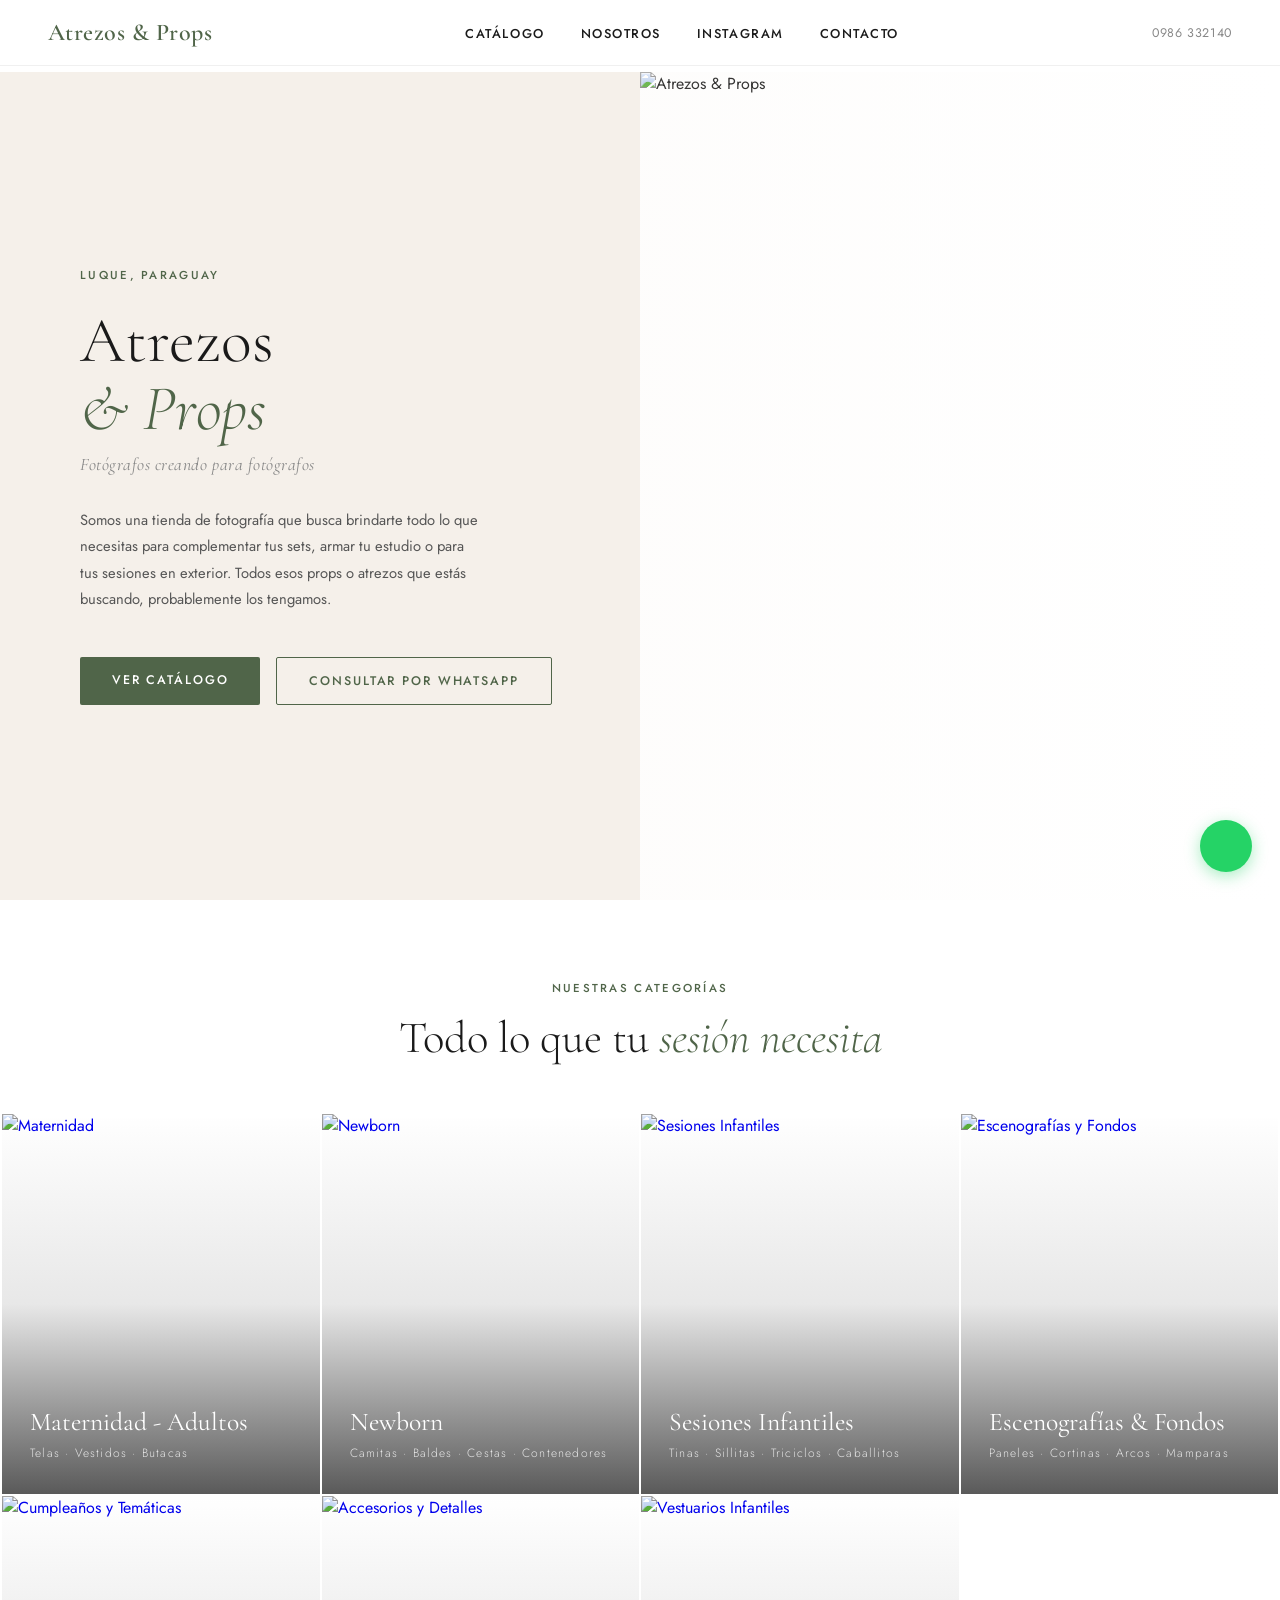
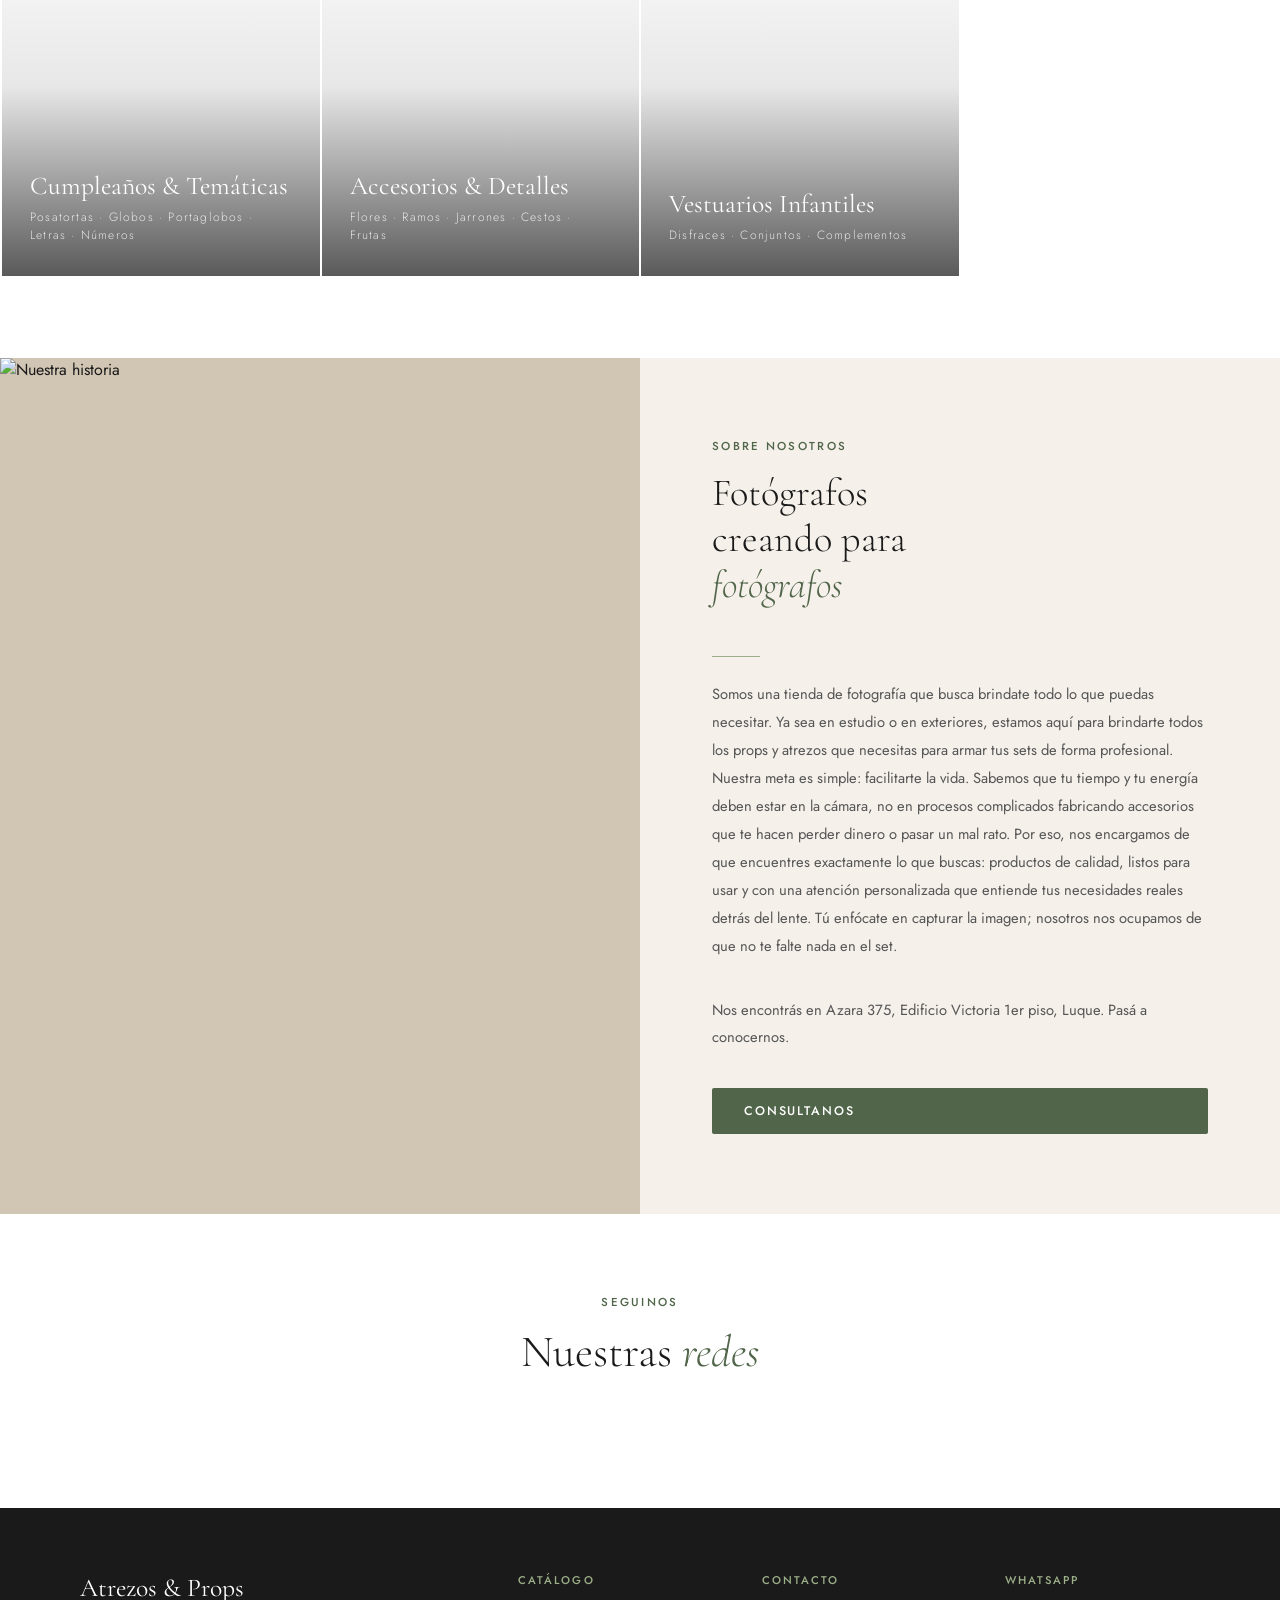
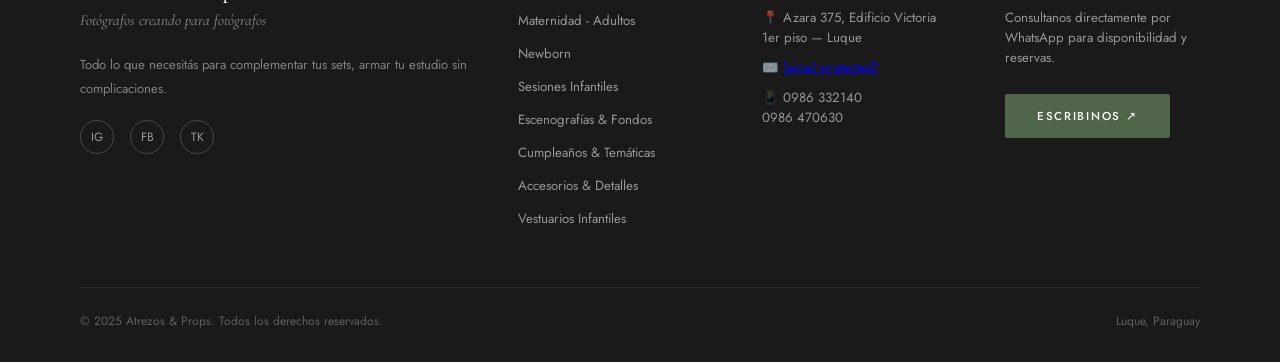
==== index.html @ 3be0f9f1 "Add files via upload" ====
<!DOCTYPE html>
<html lang="es">
<head>
    <meta charset="UTF-8">
    <meta name="viewport" content="width=device-width, initial-scale=1.0">
    <title>Atrezos & Props</title>
    <link href="https://fonts.googleapis.com/css2?family=Cormorant+Garamond:ital,wght@0,300;0,400;0,600;1,300;1,400&family=Jost:wght@300;400;500&display=swap" rel="stylesheet">
    <style>
        :root {
            --sage: #9CAF88;
            --arena: #d1c6b4;
            --bosque: #506549;
            --crema: #f5f0ea;
            --negro: #1a1a1a;
            --blanco: #ffffff;
            --alerta: #d9a273;
        }

        * { margin: 0; padding: 0; box-sizing: border-box; }

        body {
            font-family: 'Jost', sans-serif;
            background: var(--blanco);
            color: var(--negro);
            overflow-x: hidden;
        }

        /* NAV */
        nav {
            position: fixed;
            top: 0; left: 0; right: 0;
            z-index: 100;
            display: flex;
            align-items: center;
            justify-content: space-between;
            padding: 18px 48px;
            background: rgba(255,255,255,0.92);
            backdrop-filter: blur(12px);
            border-bottom: 1px solid rgba(0,0,0,0.06);
        }

        .nav-logo {
            font-family: 'Cormorant Garamond', serif;
            font-size: 1.5rem;
            font-weight: 600;
            color: var(--bosque);
            letter-spacing: 0.02em;
            text-decoration: none;
        }

        .nav-links {
            display: flex;
            gap: 36px;
            list-style: none;
        }

        .nav-links a {
            font-size: 0.8rem;
            font-weight: 500;
            letter-spacing: 0.12em;
            text-transform: uppercase;
            color: var(--negro);
            text-decoration: none;
            transition: color 0.2s;
        }

        .nav-links a:hover { color: var(--bosque); }

        .nav-contact {
            font-size: 0.78rem;
            font-weight: 400;
            color: #888;
            letter-spacing: 0.05em;
        }

        /* HERO */
        .hero {
            min-height: 100vh;
            display: grid;
            grid-template-columns: 1fr 1fr;
            padding-top: 72px;
        }

        .hero-text {
            display: flex;
            flex-direction: column;
            justify-content: center;
            padding: 80px 60px 80px 80px;
            background: var(--crema);
        }

        .hero-eyebrow {
            font-size: 0.72rem;
            font-weight: 500;
            letter-spacing: 0.2em;
            text-transform: uppercase;
            color: var(--bosque);
            margin-bottom: 24px;
        }

        .hero-title {
            font-family: 'Cormorant Garamond', serif;
            font-size: clamp(3rem, 5vw, 5.5rem);
            font-weight: 300;
            line-height: 1.05;
            color: var(--negro);
            margin-bottom: 12px;
        }

        .hero-title em {
            font-style: italic;
            color: var(--bosque);
        }

        .hero-slogan {
            font-family: 'Cormorant Garamond', serif;
            font-size: 1.1rem;
            font-style: italic;
            color: #888;
            margin-bottom: 32px;
            letter-spacing: 0.03em;
        }

        .hero-desc {
            font-size: 0.92rem;
            line-height: 1.8;
            color: #555;
            max-width: 400px;
            margin-bottom: 44px;
        }

        .hero-btns {
            display: flex;
            gap: 16px;
            flex-wrap: wrap;
        }

        .btn-primary {
            background: var(--bosque);
            color: white;
            padding: 14px 32px;
            border: none;
            border-radius: 2px;
            font-family: 'Jost', sans-serif;
            font-size: 0.78rem;
            font-weight: 500;
            letter-spacing: 0.15em;
            text-transform: uppercase;
            cursor: pointer;
            text-decoration: none;
            display: inline-block;
            transition: background 0.25s;
        }

        .btn-primary:hover { background: #3a4d34; }

        .btn-outline {
            background: transparent;
            color: var(--bosque);
            padding: 14px 32px;
            border: 1px solid var(--bosque);
            border-radius: 2px;
            font-family: 'Jost', sans-serif;
            font-size: 0.78rem;
            font-weight: 500;
            letter-spacing: 0.15em;
            text-transform: uppercase;
            cursor: pointer;
            text-decoration: none;
            display: inline-block;
            transition: all 0.25s;
        }

        .btn-outline:hover { background: var(--bosque); color: white; }

        .hero-image {
            position: relative;
            overflow: hidden;
        }

        .hero-image img {
            width: 100%;
            height: 100%;
            object-fit: cover;
        }

        .hero-image-overlay {
            position: absolute;
            inset: 0;
            background: linear-gradient(to right, rgba(245,240,234,0.15), transparent);
        }

        /* CATEGORIAS */
        .section-header {
            text-align: center;
            padding: 80px 48px 48px;
        }

        .section-eyebrow {
            font-size: 0.72rem;
            font-weight: 500;
            letter-spacing: 0.2em;
            text-transform: uppercase;
            color: var(--bosque);
            margin-bottom: 16px;
        }

        .section-title {
            font-family: 'Cormorant Garamond', serif;
            font-size: clamp(2rem, 3.5vw, 3rem);
            font-weight: 300;
            color: var(--negro);
            line-height: 1.2;
        }

        .section-title em { font-style: italic; color: var(--bosque); }

        .categorias-grid {
            display: grid;
            grid-template-columns: repeat(auto-fill, minmax(300px, 1fr));
            gap: 2px;
            padding: 0 2px 2px;
        }

        .categoria-card {
            position: relative;
            height: 380px;
            overflow: hidden;
            cursor: pointer;
            text-decoration: none;
            display: block;
        }

        .categoria-card img {
            width: 100%;
            height: 100%;
            object-fit: cover;
            transition: transform 0.6s ease;
        }

        .categoria-card:hover img { transform: scale(1.06); }

        .categoria-overlay {
            position: absolute;
            inset: 0;
            background: linear-gradient(to top, rgba(26,26,26,0.72) 0%, rgba(26,26,26,0.1) 50%, transparent 100%);
            transition: background 0.4s;
        }

        .categoria-card:hover .categoria-overlay {
            background: linear-gradient(to top, rgba(80,101,73,0.82) 0%, rgba(80,101,73,0.2) 60%, transparent 100%);
        }

        .categoria-info {
            position: absolute;
            bottom: 0;
            left: 0;
            right: 0;
            padding: 32px 28px;
            color: white;
        }

        .categoria-nombre {
            font-family: 'Cormorant Garamond', serif;
            font-size: 1.6rem;
            font-weight: 400;
            line-height: 1.2;
            margin-bottom: 6px;
        }

        .categoria-sub {
            font-size: 0.75rem;
            font-weight: 300;
            letter-spacing: 0.1em;
            opacity: 0.8;
        }

        .categoria-arrow {
            position: absolute;
            top: 28px;
            right: 28px;
            width: 36px;
            height: 36px;
            border: 1px solid rgba(255,255,255,0.5);
            border-radius: 50%;
            display: flex;
            align-items: center;
            justify-content: center;
            color: white;
            font-size: 14px;
            opacity: 0;
            transform: translateY(4px);
            transition: all 0.3s;
        }

        .categoria-card:hover .categoria-arrow {
            opacity: 1;
            transform: translateY(0);
        }

        /* HISTORIA */
        .historia {
            display: grid;
            grid-template-columns: 1fr 1fr;
            min-height: 520px;
            margin-top: 80px;
        }

        .historia-image {
            position: relative;
            overflow: hidden;
            background: var(--arena);
        }

        .historia-image img {
            width: 100%;
            height: 100%;
            object-fit: cover;
        }

        .historia-text {
            background: var(--crema);
            padding: 80px 72px;
            display: flex;
            flex-direction: column;
            justify-content: center;
        }

        .historia-text .section-eyebrow { text-align: left; }

        .historia-titulo {
            font-family: 'Cormorant Garamond', serif;
            font-size: clamp(2rem, 3vw, 2.8rem);
            font-weight: 300;
            line-height: 1.2;
            margin-bottom: 24px;
            color: var(--negro);
        }

        .historia-titulo em { font-style: italic; color: var(--bosque); }

        .historia-desc {
            font-size: 0.92rem;
            line-height: 1.9;
            color: #555;
            margin-bottom: 36px;
        }

        /* REDES */
        .redes-section {
            padding: 80px 48px;
            background: var(--blanco);
        }

        .redes-grid {
            display: grid;
            grid-template-columns: repeat(auto-fill, minmax(200px, 1fr));
            gap: 12px;
            margin-top: 48px;
        }

        .red-card {
            aspect-ratio: 1;
            background: var(--crema);
            border-radius: 4px;
            overflow: hidden;
            position: relative;
            cursor: pointer;
        }

        .red-card img {
            width: 100%;
            height: 100%;
            object-fit: cover;
            transition: transform 0.4s;
        }

        .red-card:hover img { transform: scale(1.05); }

        .red-card-overlay {
            position: absolute;
            inset: 0;
            background: rgba(80,101,73,0);
            display: flex;
            align-items: center;
            justify-content: center;
            transition: background 0.3s;
        }

        .red-card:hover .red-card-overlay {
            background: rgba(80,101,73,0.45);
        }

        .red-icon {
            color: white;
            font-size: 1.4rem;
            opacity: 0;
            transition: opacity 0.3s;
        }

        .red-card:hover .red-icon { opacity: 1; }

        /* FOOTER */
        footer {
            background: var(--negro);
            color: white;
            padding: 64px 80px 32px;
        }

        .footer-grid {
            display: grid;
            grid-template-columns: 2fr 1fr 1fr 1fr;
            gap: 48px;
            margin-bottom: 48px;
        }

        .footer-brand-name {
            font-family: 'Cormorant Garamond', serif;
            font-size: 1.6rem;
            font-weight: 400;
            margin-bottom: 8px;
            color: white;
        }

        .footer-slogan {
            font-family: 'Cormorant Garamond', serif;
            font-style: italic;
            font-size: 0.95rem;
            color: rgba(255,255,255,0.5);
            margin-bottom: 24px;
        }

        .footer-desc {
            font-size: 0.82rem;
            line-height: 1.8;
            color: rgba(255,255,255,0.45);
        }

        .footer-col-title {
            font-size: 0.7rem;
            font-weight: 500;
            letter-spacing: 0.18em;
            text-transform: uppercase;
            color: var(--sage);
            margin-bottom: 20px;
        }

        .footer-col ul { list-style: none; }

        .footer-col ul li {
            margin-bottom: 10px;
        }

        .footer-col ul li a {
            font-size: 0.83rem;
            color: rgba(255,255,255,0.55);
            text-decoration: none;
            transition: color 0.2s;
        }

        .footer-col ul li a:hover { color: var(--sage); }

        .footer-contact-item {
            font-size: 0.83rem;
            color: rgba(255,255,255,0.55);
            margin-bottom: 10px;
            line-height: 1.5;
        }

        .footer-redes {
            display: flex;
            gap: 16px;
            margin-top: 20px;
        }

        .footer-red {
            width: 34px;
            height: 34px;
            border: 1px solid rgba(255,255,255,0.2);
            border-radius: 50%;
            display: flex;
            align-items: center;
            justify-content: center;
            color: rgba(255,255,255,0.55);
            text-decoration: none;
            font-size: 0.75rem;
            transition: all 0.2s;
        }

        .footer-red:hover {
            border-color: var(--sage);
            color: var(--sage);
        }

        .footer-bottom {
            border-top: 1px solid rgba(255,255,255,0.08);
            padding-top: 24px;
            display: flex;
            justify-content: space-between;
            align-items: center;
        }

        .footer-copy {
            font-size: 0.75rem;
            color: rgba(255,255,255,0.3);
        }

        /* WHATSAPP FLOAT */
        .wa-float {
            position: fixed;
            bottom: 28px;
            right: 28px;
            width: 52px;
            height: 52px;
            background: #25D366;
            border-radius: 50%;
            display: flex;
            align-items: center;
            justify-content: center;
            text-decoration: none;
            box-shadow: 0 4px 16px rgba(37,211,102,0.4);
            z-index: 200;
            transition: transform 0.2s;
        }

        .wa-float:hover { transform: scale(1.08); }

        .wa-float svg { width: 26px; height: 26px; fill: white; }

        /* DIVIDER */
        .divider {
            width: 48px;
            height: 1px;
            background: var(--sage);
            margin: 24px 0;
        }

        /* RESPONSIVE */
        @media (max-width: 900px) {
            nav { padding: 16px 24px; }
            .nav-links { display: none; }
            .nav-contact { display: none; }
            .hero { grid-template-columns: 1fr; min-height: auto; }
            .hero-text { padding: 60px 32px; }
            .hero-image { height: 400px; }
            .historia { grid-template-columns: 1fr; }
            .historia-image { height: 300px; }
            .historia-text { padding: 48px 32px; }
            .footer-grid { grid-template-columns: 1fr 1fr; }
            footer { padding: 48px 32px 24px; }
            .section-header { padding: 60px 24px 36px; }
            .redes-section { padding: 60px 24px; }
        }

        @media (max-width: 600px) {
            .footer-grid { grid-template-columns: 1fr; }
            .footer-bottom { flex-direction: column; gap: 12px; text-align: center; }
        }
    </style>
</head>
<body>

    <!-- NAV -->
    <nav>
        <a href="index.html" class="nav-logo">Atrezos & Props</a>
        <ul class="nav-links">
            <li><a href="#catalogo">Catálogo</a></li>
            <li><a href="#historia">Nosotros</a></li>
            <li><a href="#redes">Instagram</a></li>
            <li><a href="#contacto">Contacto</a></li>
        </ul>
        <span class="nav-contact">0986 332140</span>
    </nav>

    <!-- HERO -->
    <section class="hero">
        <div class="hero-text">
            <p class="hero-eyebrow">Luque, Paraguay</p>
            <h1 class="hero-title">Atrezos<br><em>&amp; Props</em></h1>
            <p class="hero-slogan">Fotógrafos creando para fotógrafos</p>
            <p class="hero-desc">
                Somos una tienda de fotografía que busca brindarte todo lo que necesitas para complementar tus sets, armar tu estudio o para tus sesiones en exterior. Todos esos props o atrezos que estás buscando, probablemente los tengamos.
            </p>
            <div class="hero-btns">
                <a href="#catalogo" class="btn-primary">Ver catálogo</a>
                <a href="https://wa.me/595986338010" target="_blank" class="btn-outline">Consultar por WhatsApp</a>
            </div>
        </div>
        <div class="hero-image">
            <!-- Reemplazá src con tu imagen de portada -->
            <img src="https://cloud.atrezosprops.space/s/CGI6XK833dALTkH/download" alt="Atrezos & Props">
            <div class="hero-image-overlay"></div>
        </div>
    </section>

    <!-- CATALOGO -->
    <section id="catalogo">
        <div class="section-header">
            <p class="section-eyebrow">Nuestras categorías</p>
            <h2 class="section-title">Todo lo que tu <em>sesión necesita</em></h2>
        </div>

        <div class="categorias-grid">

            <a href="maternidad.html" class="categoria-card">
                <!-- Reemplazá src con imagen representativa de Maternidad -->
                <img src="https://cloud.atrezosprops.space/s/izajS8NJ8yp20kg/download" alt="Maternidad">
                <div class="categoria-overlay"></div>
                <div class="categoria-info">
                    <div class="categoria-nombre">Maternidad - Adultos</div>
                    <div class="categoria-sub">Telas · Vestidos · Butacas</div>
                </div>
                <div class="categoria-arrow">↗</div>
            </a>

            <a href="newborn.html" class="categoria-card">
                <img src="https://cloud.atrezosprops.space/s/WctuWlEC2Q0Sjt3/download" alt="Newborn">
                <div class="categoria-overlay"></div>
                <div class="categoria-info">
                    <div class="categoria-nombre">Newborn</div>
                    <div class="categoria-sub">Camitas · Baldes · Cestas · Contenedores</div>
                </div>
                <div class="categoria-arrow">↗</div>
            </a>

            <a href="infantiles.html" class="categoria-card">
                <img src="https://cloud.atrezosprops.space/s/kuRFx1Jw0PWTdFO/download" alt="Sesiones Infantiles">
                <div class="categoria-overlay"></div>
                <div class="categoria-info">
                    <div class="categoria-nombre">Sesiones Infantiles</div>
                    <div class="categoria-sub">Tinas · Sillitas · Triciclos · Caballitos</div>
                </div>
                <div class="categoria-arrow">↗</div>
            </a>

            <a href="escenografias.html" class="categoria-card">
                <img src="https://cloud.atrezosprops.space/s/WXJpdhGAs8Yjcza/download" alt="Escenografías y Fondos">
                <div class="categoria-overlay"></div>
                <div class="categoria-info">
                    <div class="categoria-nombre">Escenografías &amp; Fondos</div>
                    <div class="categoria-sub">Paneles · Cortinas · Arcos · Mamparas</div>
                </div>
                <div class="categoria-arrow">↗</div>
            </a>

            <a href="cumpleanos.html" class="categoria-card">
                <img src="https://cloud.atrezosprops.space/s/vHqE0nNbJTuziRO/download" alt="Cumpleaños y Temáticas">
                <div class="categoria-overlay"></div>
                <div class="categoria-info"> 
                    <div class="categoria-nombre">Cumpleaños &amp; Temáticas</div>
                    <div class="categoria-sub">Posatortas · Globos · Portaglobos · Letras · Números</div>
                </div>
                <div class="categoria-arrow">↗</div>
            </a>

            <a href="accesorios.html" class="categoria-card">
                <img src="https://cloud.atrezosprops.space/s/3c5c4fQFoPhaAEf/download" alt="Accesorios y Detalles">
                <div class="categoria-overlay"></div>
                <div class="categoria-info">
                    <div class="categoria-nombre">Accesorios &amp; Detalles</div>
                    <div class="categoria-sub">Flores · Ramos · Jarrones · Cestos · Frutas</div>
                </div>
                <div class="categoria-arrow">↗</div>
            </a>

            <a href="vestuarios.html" class="categoria-card">
                <img src="https://cloud.atrezosprops.space/s/hriTC4YnctPxEfI/download" alt="Vestuarios Infantiles">
                <div class="categoria-overlay"></div>
                <div class="categoria-info">
                    <div class="categoria-nombre">Vestuarios Infantiles</div>
                    <div class="categoria-sub">Disfraces · Conjuntos · Complementos</div>
                </div>
                <div class="categoria-arrow">↗</div>
            </a>

        </div>
    </section>

    <!-- HISTORIA -->
    <section class="historia" id="historia">
        <div class="historia-image">
            <!-- Reemplazá src con una imagen del local o del equipo -->
            <img src="https://cloud.atrezosprops.space/s/Db8PQwcDPjPgdaM/download" alt="Nuestra historia">
        </div>
        <div class="historia-text">
            <p class="section-eyebrow">Sobre nosotros</p>
            <h2 class="historia-titulo">Fotógrafos<br>creando para<br><em>fotógrafos</em></h2>
            <div class="divider"></div>
            <p class="historia-desc">
                Somos una tienda de fotografía que busca brindate todo lo que puedas necesitar. Ya sea en estudio o en exteriores, estamos aquí para brindarte todos los props y atrezos que necesitas para armar tus sets de forma profesional.

Nuestra meta es simple: facilitarte la vida. Sabemos que tu tiempo y tu energía deben estar en la cámara, no en procesos complicados fabricando accesorios que te hacen perder dinero o pasar un mal rato. Por eso, nos encargamos de que encuentres exactamente lo que buscas: productos de calidad, listos para usar y con una atención personalizada que entiende tus necesidades reales detrás del lente.

Tú enfócate en capturar la imagen; nosotros nos ocupamos de que no te falte nada en el set.
            </p>
            <p class="historia-desc">
                Nos encontrás en Azara 375, Edificio Victoria 1er piso, Luque. Pasá a conocernos.
            </p>
            <a href="https://wa.me/595986338010" target="_blank" class="btn-primary">Consultanos</a>
        </div>
    </section>

    <!-- REDES -->
    <section class="redes-section" id="redes">
        <div class="section-header" style="padding-top: 0;">
            <p class="section-eyebrow">Seguinos</p>
            <h2 class="section-title">Nuestras <em>redes</em></h2>
        </div>
        <div data-behold-id="HP7YMXQZ5tUVYFM5XrE9"></div>
<script>
  (function() {
    const d=document,s=d.createElement("script");s.type="module";
    s.src="https://w.behold.so/widget.js";d.head.append(s);
  })();
</script>
    </section>

    <!-- FOOTER -->
    <footer id="contacto">
        <div class="footer-grid">
            <div>
                <div class="footer-brand-name">Atrezos & Props</div>
                <div class="footer-slogan">Fotógrafos creando para fotógrafos</div>
                <p class="footer-desc">Todo lo que necesitás para complementar tus sets, armar tu estudio sin complicaciones.</p>
                <div class="footer-redes">
                    <a href="https://www.instagram.com/atrezo_props/" target="_blank" class="footer-red">IG</a>
                    <a href="https://www.facebook.com/atrezoandprops" target="_blank" class="footer-red">FB</a>
                    <a href="https://www.tiktok.com/@atrezosandprops" target="_blank" class="footer-red">TK</a>
                </div>
            </div>
            <div class="footer-col">
                <div class="footer-col-title">Catálogo</div>
                <ul>
                    <li><a href="maternidad.html">Maternidad - Adultos</a></li>
                    <li><a href="newborn.html">Newborn</a></li>
                    <li><a href="infantiles.html">Sesiones Infantiles</a></li>
                    <li><a href="escenografias.html">Escenografías & Fondos</a></li>
                    <li><a href="cumpleanos.html">Cumpleaños & Temáticas</a></li>
                    <li><a href="accesorios.html">Accesorios & Detalles</a></li>
                    <li><a href="vestuarios.html">Vestuarios Infantiles</a></li>
                </ul>
            </div>
            <div class="footer-col">
                <div class="footer-col-title">Contacto</div>
                <div class="footer-contact-item">📍 Azara 375, Edificio Victoria<br>1er piso — Luque</div>
                <div class="footer-contact-item">✉️ <a href="/cdn-cgi/l/email-protection" class="__cf_email__" data-cfemail="f7968385928d989699938785988784b7909a969e9bd994989a">[email&#160;protected]</a></div>
                <div class="footer-contact-item">📱 0986 332140<br>0986 470630</div>
            </div>
            <div class="footer-col">
                <div class="footer-col-title">WhatsApp</div>
                <div class="footer-contact-item">Consultanos directamente por WhatsApp para disponibilidad y reservas.</div>
                <a href="https://wa.me/595986338010" target="_blank" class="btn-primary" style="margin-top: 16px; font-size: 0.72rem;">Escribinos ↗</a>
            </div>
        </div>
        <div class="footer-bottom">
            <span class="footer-copy">© 2025 Atrezos & Props. Todos los derechos reservados.</span>
            <span class="footer-copy">Luque, Paraguay</span>
        </div>
    </footer>

    <!-- WHATSAPP FLOAT -->
    <a href="https://wa.me/595986338010" target="_blank" class="wa-float" title="Consultanos por WhatsApp">
        <svg viewBox="0 0 24 24" xmlns="http://www.w3.org/2000/svg">
            <path d="M17.472 14.382c-.297-.149-1.758-.867-2.03-.967-.273-.099-.471-.148-.67.15-.197.297-.767.966-.94 1.164-.173.199-.347.223-.644.075-.297-.15-1.255-.463-2.39-1.475-.883-.788-1.48-1.761-1.653-2.059-.173-.297-.018-.458.13-.606.134-.133.298-.347.446-.52.149-.174.198-.298.298-.497.099-.198.05-.371-.025-.52-.075-.149-.669-1.612-.916-2.207-.242-.579-.487-.5-.669-.51-.173-.008-.371-.01-.57-.01-.198 0-.52.074-.792.372-.272.297-1.04 1.016-1.04 2.479 0 1.462 1.065 2.875 1.213 3.074.149.198 2.096 3.2 5.077 4.487.709.306 1.262.489 1.694.625.712.227 1.36.195 1.871.118.571-.085 1.758-.719 2.006-1.413.248-.694.248-1.289.173-1.413-.074-.124-.272-.198-.57-.347m-5.421 7.403h-.004a9.87 9.87 0 01-5.031-1.378l-.361-.214-3.741.982.998-3.648-.235-.374a9.86 9.86 0 01-1.51-5.26c.001-5.45 4.436-9.884 9.888-9.884 2.64 0 5.122 1.03 6.988 2.898a9.825 9.825 0 012.893 6.994c-.003 5.45-4.437 9.884-9.885 9.884m8.413-18.297A11.815 11.815 0 0012.05 0C5.495 0 .16 5.335.157 11.892c0 2.096.547 4.142 1.588 5.945L.057 24l6.305-1.654a11.882 11.882 0 0
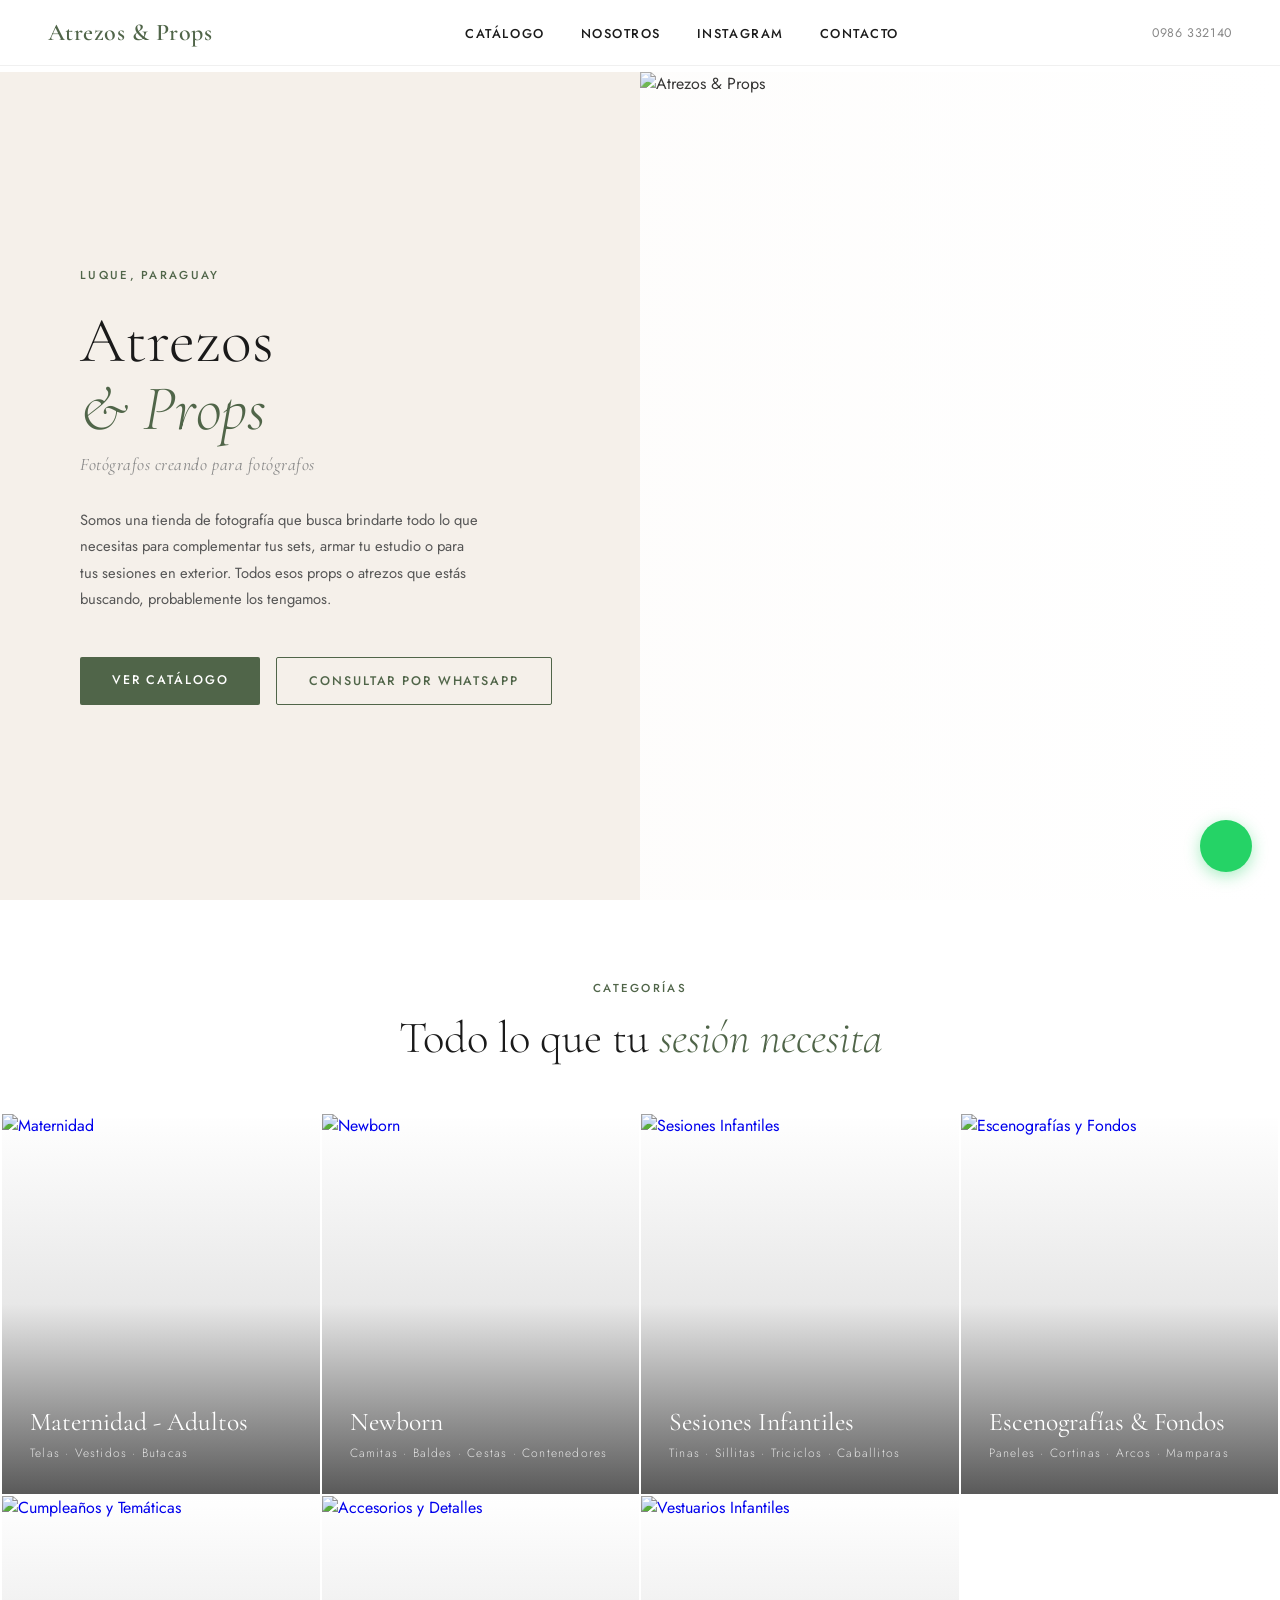
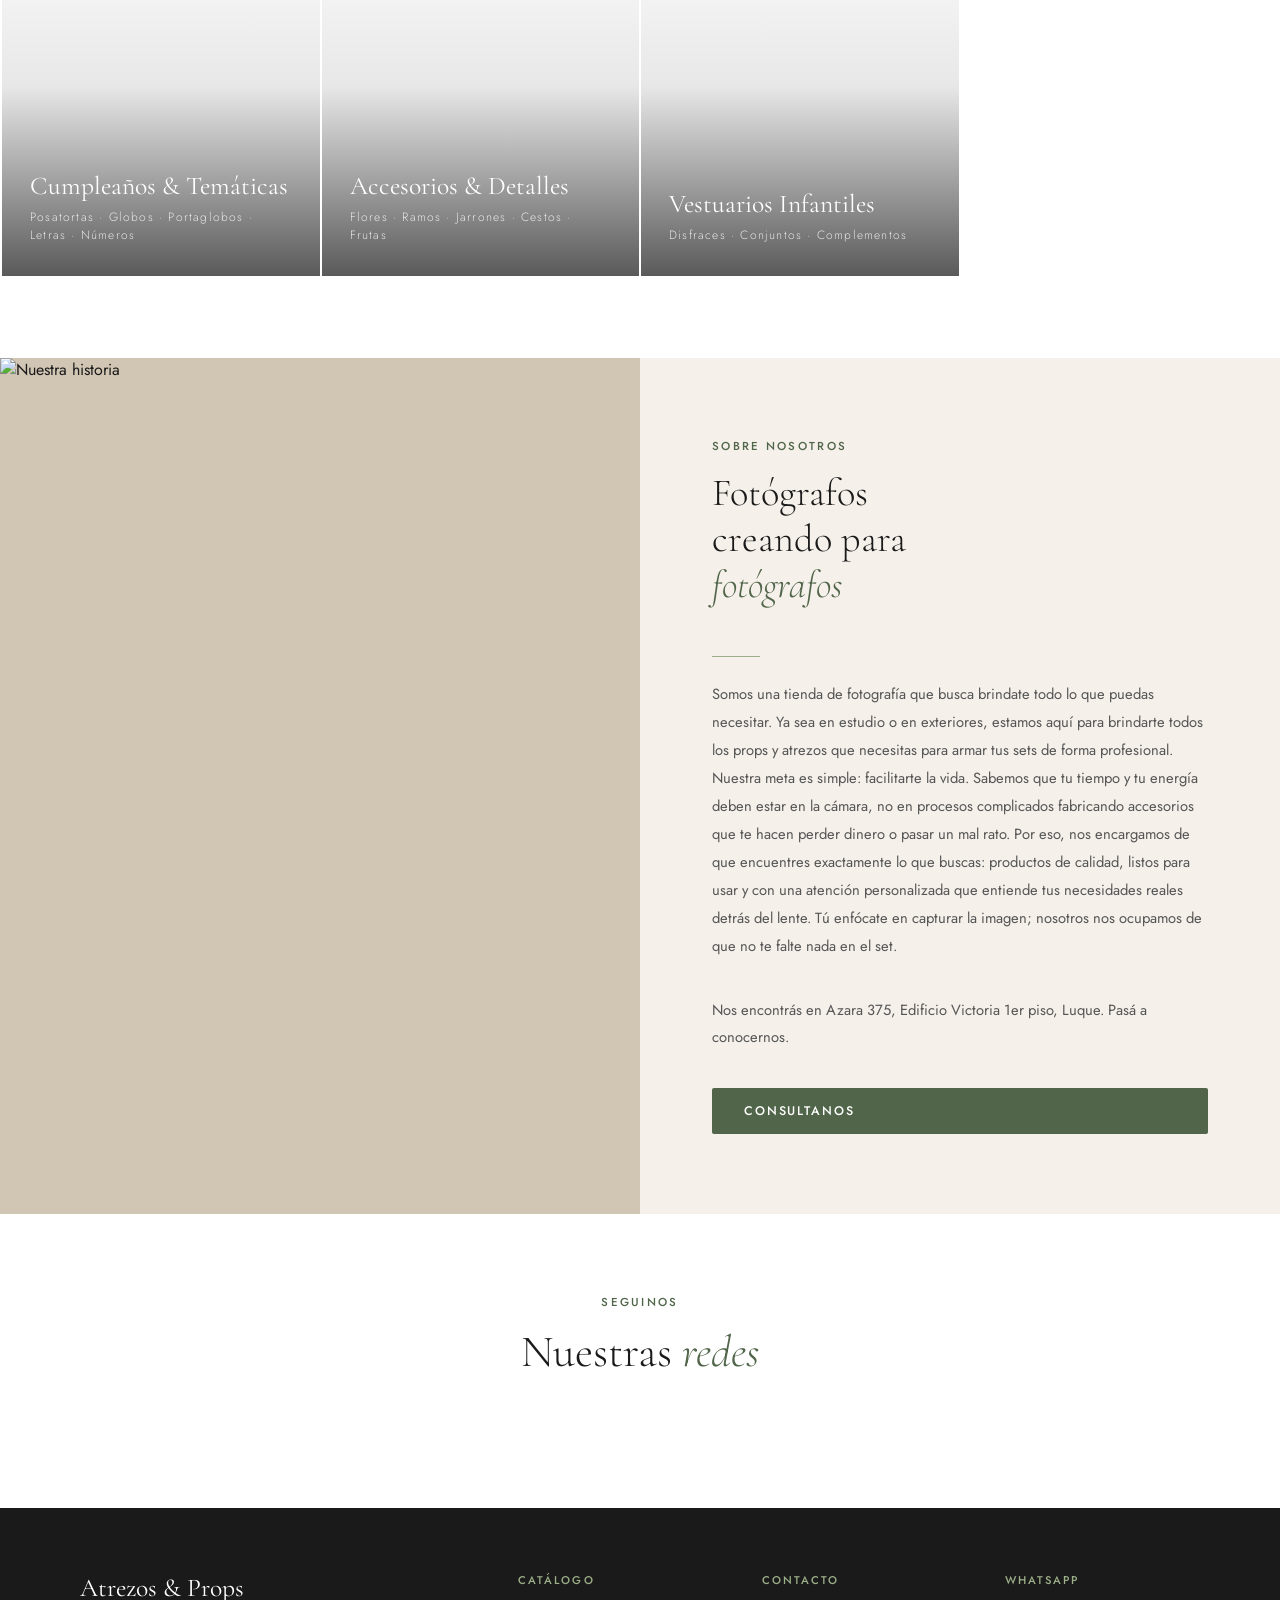
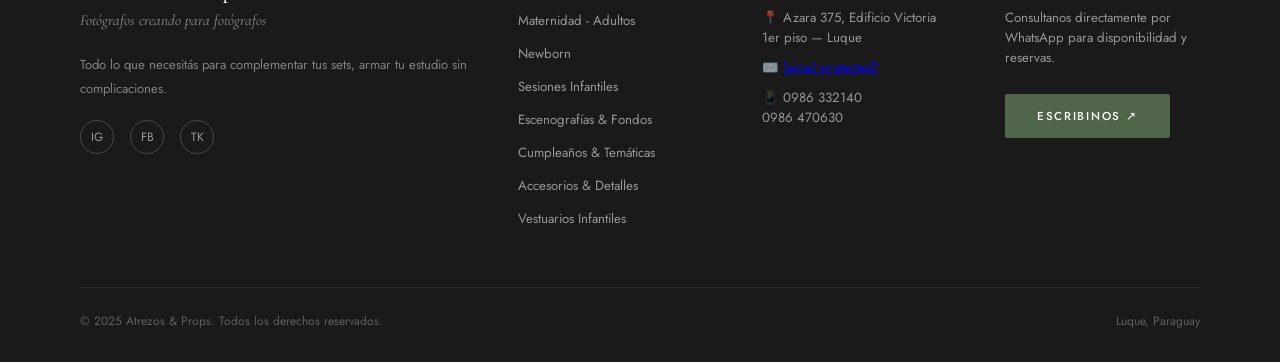
==== commit e6adc770: "Add files via upload" ====
--- a/index.html
+++ b/index.html
@@ -596,7 +596,7 @@
     <!-- CATALOGO -->
     <section id="catalogo">
         <div class="section-header">
-            <p class="section-eyebrow">Nuestras categorías</p>
+            <p class="section-eyebrow">Categorías</p>
             <h2 class="section-title">Todo lo que tu <em>sesión necesita</em></h2>
         </div>
 
